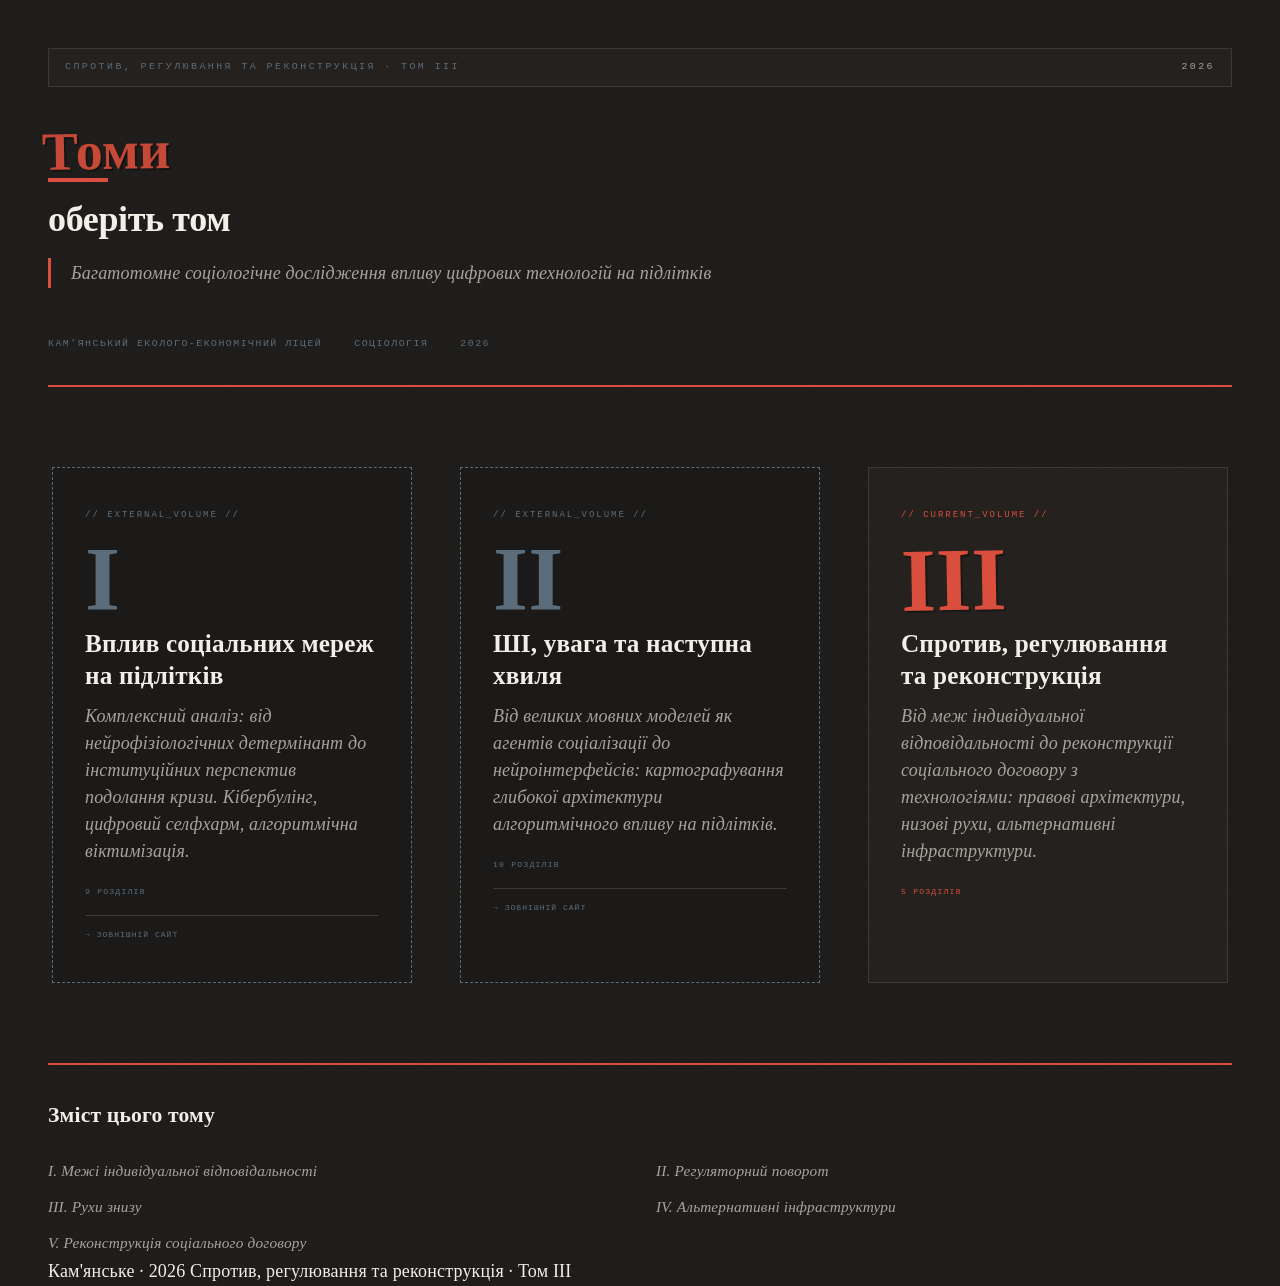
==== tome.html @ 6381fb13 "Add files via upload" ====
<!DOCTYPE html>
<html lang="uk">
<head>
    <meta charset="UTF-8">
    <meta name="viewport" content="width=device-width, initial-scale=1.0">
    <title>Спротив, регулювання та реконструкція — Усі томи</title>
    <link rel="stylesheet" href="style.css">
    <style>
        .tomes-grid {
            display: flex;
            gap: 48px;
            justify-content: center;
            margin: 80px 0;
            flex-wrap: wrap;
        }
        .tome-card {
            flex: 0 1 360px;
            padding: 40px 32px;
            text-decoration: none;
            position: relative;
            transition: all 0.2s ease;
            border: 1px solid var(--rule-stamp);
            background: var(--bg-document);
        }
        .tome-card:hover {
            transform: translateY(-4px);
            border-color: var(--accent-red);
        }
        .tome-card-tag {
            font-family: 'Fira Code', monospace;
            font-size: 0.5rem;
            letter-spacing: 0.22em;
            text-transform: uppercase;
            color: var(--accent-red);
            margin-bottom: 16px;
        }
        .tome-card-number {
            font-family: 'Bitter', serif;
            font-size: 5rem;
            font-weight: 800;
            color: var(--accent-red);
            line-height: 0.9;
            margin-bottom: 8px;
            text-shadow: 2px 2px 0 rgba(0, 0, 0, 0.3);
            transform: rotate(-1deg);
            display: inline-block;
        }
        .tome-card-title {
            font-family: 'Bitter', serif;
            font-size: 1.4rem;
            font-weight: 700;
            color: var(--text-paper);
            margin-bottom: 12px;
            line-height: 1.25;
        }
        .tome-card-desc {
            font-family: 'Source Serif 4', serif;
            font-size: 1rem;
            color: var(--text-dim);
            font-style: italic;
            line-height: 1.5;
        }
        .tome-card-external {
            border-style: dashed;
            border-color: var(--accent-blue-grey);
            background: var(--bg-press);
        }
        .tome-card-external:hover {
            border-color: var(--accent-red);
        }
        .tome-card-external .tome-card-tag {
            color: var(--accent-blue-grey);
        }
        .tome-external-note {
            font-family: 'Fira Code', monospace;
            font-size: 0.45rem;
            letter-spacing: 0.12em;
            text-transform: uppercase;
            color: var(--accent-blue-grey);
            margin-top: 16px;
            padding-top: 12px;
            border-top: 1px solid var(--rule-stamp);
        }
    </style>
</head>
<body>
    <div class="main-container">
        <header class="journal-header">
            <div class="journal-masthead">
                <span>Спротив, регулювання та реконструкція · Том III</span>
                <span>2026</span>
            </div>
            <div class="chapter-number" style="font-size: 3rem;">Томи</div>
            <h1 class="article-title">оберіть том</h1>
            <div class="article-subtitle">Багатотомне соціологічне дослідження впливу цифрових технологій на підлітків</div>
            <div class="article-meta">
                <span>Кам'янський еколого-економічний ліцей</span>
                <span>Соціологія</span>
                <span>2026</span>
            </div>
        </header>

        <div class="tomes-grid">
            <!-- Том I — external site -->
            <a href="https://jjjjkek018-create.github.io/sociology/index.html" class="tome-card tome-card-external">
                <div class="tome-card-tag">// EXTERNAL_VOLUME //</div>
                <div class="tome-card-number" style="color: var(--accent-blue-grey); text-shadow: none; transform: none;">I</div>
                <div class="tome-card-title">Вплив соціальних мереж на підлітків</div>
                <div class="tome-card-desc">
                    Комплексний аналіз: від нейрофізіологічних детермінант до інституційних перспектив подолання кризи. Кібербулінг, цифровий селфхарм, алгоритмічна віктимізація.
                </div>
                <div style="font-family: 'Fira Code', monospace; font-size: 0.45rem; letter-spacing: 0.15em; color: var(--accent-blue-grey); margin-top: 20px; text-transform: uppercase;">
                    9 розділів
                </div>
                <div class="tome-external-note">
                    → зовнішній сайт
                </div>
            </a>

            <!-- Том II — external site -->
            <a href="https://jjjjkek018-create.github.io/ai-effects/index.html" class="tome-card tome-card-external">
                <div class="tome-card-tag">// EXTERNAL_VOLUME //</div>
                <div class="tome-card-number" style="color: var(--accent-blue-grey); text-shadow: none; transform: none;">II</div>
                <div class="tome-card-title">ШІ, увага та наступна хвиля</div>
                <div class="tome-card-desc">
                    Від великих мовних моделей як агентів соціалізації до нейроінтерфейсів: картографування глибокої архітектури алгоритмічного впливу на підлітків.
                </div>
                <div style="font-family: 'Fira Code', monospace; font-size: 0.45rem; letter-spacing: 0.15em; color: var(--accent-blue-grey); margin-top: 20px; text-transform: uppercase;">
                    10 розділів
                </div>
                <div class="tome-external-note">
                    → зовнішній сайт
                </div>
            </a>

            <!-- Том III — on this site -->
            <a href="index.html" class="tome-card">
                <div class="tome-card-tag">// CURRENT_VOLUME //</div>
                <div class="tome-card-number">III</div>
                <div class="tome-card-title">Спротив, регулювання та реконструкція</div>
                <div class="tome-card-desc">
                    Від меж індивідуальної відповідальності до реконструкції соціального договору з технологіями: правові архітектури, низові рухи, альтернативні інфраструктури.
                </div>
                <div style="font-family: 'Fira Code', monospace; font-size: 0.45rem; letter-spacing: 0.15em; color: var(--accent-red); margin-top: 20px; text-transform: uppercase;">
                    5 розділів
                </div>
            </a>
        </div>

        <!-- Table of contents for this volume -->
        <div style="margin-top: 64px; padding-top: 32px; border-top: 2px solid var(--accent-red);">
            <h2 style="font-family: 'Bitter', serif; font-size: 1.2rem; font-weight: 700; color: var(--text-paper); margin-bottom: 24px;">
                Зміст цього тому
            </h2>
            <div style="display: grid; grid-template-columns: 1fr 1fr; gap: 10px 32px;">
                <a href="index.html" style="font-family: 'Source Serif 4', serif; color: var(--text-dim); text-decoration: none; font-style: italic; font-size: 0.85rem;">I. Межі індивідуальної відповідальності</a>
                <a href="turn.html" style="font-family: 'Source Serif 4', serif; color: var(--text-dim); text-decoration: none; font-style: italic; font-size: 0.85rem;">II. Регуляторний поворот</a>
                <a href="movements.html" style="font-family: 'Source Serif 4', serif; color: var(--text-dim); text-decoration: none; font-style: italic; font-size: 0.85rem;">III. Рухи знизу</a>
                <a href="alternatives.html" style="font-family: 'Source Serif 4', serif; color: var(--text-dim); text-decoration: none; font-style: italic; font-size: 0.85rem;">IV. Альтернативні інфраструктури</a>
                <a href="reconstruction.html" style="font-family: 'Source Serif 4', serif; color: var(--text-dim); text-decoration: none; font-style: italic; font-size: 0.85rem;">V. Реконструкція соціального договору</a>
            </div>
        </div>

        <footer class="journal-footer">
            <span>Кам'янське · 2026</span>
            <span>Спротив, регулювання та реконструкція · Том III</span>
        </footer>
    </div>
</body>
</html>
---- style.css ----
* {
  margin: 0;
  padding: 0;
  box-sizing: border-box;
}

@font-face {
  font-family: 'Bitter';
  src: url('https://fonts.googleapis.com/css2?family=Bitter:ital,wght@0,400;0,500;0,600;0,700;0,800;1,400;1,600&display=swap');
}

@font-face {
  font-family: 'Source Serif 4';
  src: url('https://fonts.googleapis.com/css2?family=Source+Serif+4:ital,opsz,wght@0,8..60,400;0,8..60,500;0,8..60,600;0,8..60,700;1,8..60,400;1,8..60,600&display=swap');
}

@font-face {
  font-family: 'Fira Code';
  src: url('https://fonts.googleapis.com/css2?family=Fira+Code:wght@300;400;500;600;700&display=swap');
}

:root {
  --bg-press: #1C1A18;
  --bg-document: #24211E;
  --text-paper: #F2EFE9;
  --text-dim: #A8A39C;
  --accent-red: #D94E3C;
  --accent-blue-grey: #5B6C7A;
  --rule-stamp: #3D3832;
  --diagram-grid: #2C2925;
  --ink-texture: url("data:image/svg+xml,%3Csvg width='400' height='400' xmlns='http://www.w3.org/2000/svg'%3E%3Cfilter id='noise'%3E%3CfeTurbulence type='fractalNoise' baseFrequency='0.75' numOctaves='3' stitchTiles='stitch'/%3E%3C/filter%3E%3Crect width='100%25' height='100%25' filter='url(%23noise)' opacity='0.035'/%3E%3C/svg%3E");
}

html {
  font-size: 18px;
  background-color: var(--bg-press);
  color: var(--text-paper);
  -webkit-font-smoothing: antialiased;
  -moz-osx-font-smoothing: grayscale;
}

body {
  background-color: var(--bg-press);
  background-image: var(--ink-texture);
  min-height: 100vh;
  font-family: 'Source Serif 4', 'Georgia', 'Times New Roman', serif;
  font-weight: 400;
  line-height: 1.7;
  letter-spacing: 0.01em;
}

.main-container {
  max-width: 100%;  
  margin: 0 auto;
  padding: 0 48px;  
}

.chapter-navigation {
  display: flex;
  justify-content: space-between;
  gap: 12px;
  padding: 20px 0;
  margin-bottom: 16px;
  border-bottom: 2px solid var(--rule-stamp);
  flex-wrap: wrap;
  position: sticky;
  top: 0;
  background: var(--bg-press);
  z-index: 100;
  background-image: var(--ink-texture);
}

.nav-button {
  display: flex;
  flex-direction: column;
  text-decoration: none;
  padding: 10px 16px;
  border: 1px solid var(--rule-stamp);
  background: var(--bg-document);
  position: relative;
  transition: all 0.15s ease;
  max-width: 48%;
}

.nav-button::before {
  content: '';
  position: absolute;
  top: -8px;
  left: 16px;
  width: 36px;
  height: 10px;
  background: var(--accent-red);
  opacity: 0.7;
  transform: rotate(-1.5deg);
}

.nav-button:hover {
  border-color: var(--accent-red);
  background: #2A2520;
}

.nav-button:hover::before {
  opacity: 1;
}

.nav-button-back::before {
  background: var(--accent-blue-grey);
  left: auto;
  right: 16px;
  transform: rotate(1.5deg);
}

.nav-button-back:hover::before {
  background: var(--accent-red);
  opacity: 1;
}

.nav-arrow {
  font-family: 'Fira Code', monospace;
  font-size: 0.75rem;
  color: var(--accent-red);
  margin-bottom: 2px;
}

.nav-button-back .nav-arrow {
  color: var(--accent-blue-grey);
}

.nav-button-back:hover .nav-arrow {
  color: var(--accent-red);
}

.nav-label {
  font-family: 'Fira Code', monospace;
  font-size: 0.5rem;
  letter-spacing: 0.18em;
  text-transform: uppercase;
  color: var(--text-dim);
  margin-bottom: 2px;
}

.nav-chapter {
  font-family: 'Bitter', serif;
  font-size: 0.7rem;
  font-weight: 500;
  color: var(--text-paper);
  line-height: 1.3;
}

.chapter-navigation-bottom {
  display: flex;
  justify-content: space-between;
  gap: 12px;
  padding: 32px 0 48px 0;
  margin-top: 48px;
  border-top: 2px solid var(--rule-stamp);
  flex-wrap: wrap;
}

.journal-header {
  padding: 48px 0 32px 0;
  border-bottom: 2px solid var(--accent-red);
  margin-bottom: 64px;
  position: relative;
}

.journal-masthead {
  font-family: 'Fira Code', monospace;
  font-size: 0.55rem;
  letter-spacing: 0.25em;
  text-transform: uppercase;
  color: var(--accent-blue-grey);
  margin-bottom: 40px;
  display: flex;
  justify-content: space-between;
  padding: 10px 16px;
  border: 1px solid var(--rule-stamp);
  background: var(--bg-document);
}

.journal-masthead span:last-child {
  color: var(--text-dim);
}

.chapter-number {
  font-family: 'Bitter', serif;
  font-size: 6rem;
  font-weight: 800;
  color: var(--accent-red);
  line-height: 0.9;
  margin-bottom: -8px;
  position: relative;
  left: -6px;
  opacity: 0.9;
  text-shadow: 2px 2px 0 rgba(0, 0, 0, 0.3);
  transform: rotate(-1deg);
  display: inline-block;
}

.article-title {
  font-family: 'Bitter', serif;
  font-weight: 700;
  font-size: 2rem;
  line-height: 1.2;
  color: var(--text-paper);
  margin-bottom: 16px;
  text-transform: lowercase;
  letter-spacing: -0.01em;
}

.article-title::before {
  content: '';
  display: block;
  width: 60px;
  height: 4px;
  background: var(--accent-red);
  margin-bottom: 16px;
}

.article-subtitle {
  font-family: 'Source Serif 4', 'Georgia', serif;
  font-weight: 400;
  font-style: italic;
  font-size: 1rem;
  color: var(--text-dim);
  border-left: 3px solid var(--accent-red);
  padding-left: 20px;
  margin-bottom: 48px;
}

.article-meta {
  font-family: 'Fira Code', monospace;
  font-size: 0.55rem;
  letter-spacing: 0.15em;
  text-transform: uppercase;
  color: var(--accent-blue-grey);
  display: flex;
  gap: 32px;
  flex-wrap: wrap;
}

.section-heading {
  font-family: 'Bitter', serif;
  font-weight: 600;
  font-size: 1.4rem;
  line-height: 1.3;
  color: var(--text-paper);
  margin-top: 56px;
  margin-bottom: 24px;
  padding-top: 28px;
  border-top: 1px solid var(--rule-stamp);
  position: relative;
}

.section-heading::after {
  content: '';
  position: absolute;
  top: -1px;
  right: 0;
  width: 40px;
  height: 3px;
  background: var(--accent-red);
}

.section-heading:first-of-type {
  border-top: none;
  margin-top: 0;
  padding-top: 0;
}

.section-heading:first-of-type::after {
  display: none;
}

p {
  margin-bottom: 20px;
  text-indent: 1.8em;
}

p:first-of-type {
  text-indent: 0;
}

p:first-of-type::first-letter {
  font-family: 'Bitter', serif;
  font-weight: 800;
  font-size: 3.6rem;
  float: left;
  line-height: 0.8;
  padding-right: 10px;
  padding-top: 6px;
  color: var(--accent-red);
}

.stat-highlight {
  font-family: 'Fira Code', monospace;
  font-size: 0.65rem;
  letter-spacing: 0.1em;
  text-transform: uppercase;
  color: var(--accent-blue-grey);
  display: block;
  margin: 36px 0;
  padding: 20px 24px;
  border: 1px solid var(--rule-stamp);
  background: var(--bg-document);
  position: relative;
}

.stat-highlight::before {
  content: '// DATA POINT //';
  position: absolute;
  top: -12px;
  left: 20px;
  font-family: 'Fira Code', monospace;
  font-size: 0.45rem;
  letter-spacing: 0.25em;
  color: var(--accent-red);
  background: var(--bg-press);
  padding: 2px 10px;
}

.stat-highlight .stat-value {
  font-size: 2rem;
  font-weight: 700;
  display: block;
  line-height: 1.1;
  margin-bottom: 6px;
  color: var(--accent-red);
  font-family: 'Bitter', serif;
}

.neuro-diagram {
  margin: 44px 0;
  padding: 28px 24px;
  border: 1px solid var(--rule-stamp);
  background: var(--bg-document);
  position: relative;
}

.neuro-diagram::before {
  content: '';
  position: absolute;
  top: 0;
  left: 0;
  right: 0;
  bottom: 0;
  background-image:
    linear-gradient(rgba(44, 41, 37, 0.3) 1px, transparent 1px),
    linear-gradient(90deg, rgba(44, 41, 37, 0.3) 1px, transparent 1px);
  background-size: 20px 20px;
  pointer-events: none;
  opacity: 0.5;
}

.neuro-diagram-label {
  font-family: 'Fira Code', monospace;
  font-size: 0.5rem;
  letter-spacing: 0.22em;
  text-transform: uppercase;
  color: var(--accent-blue-grey);
  margin-bottom: 18px;
  display: inline-block;
  padding: 4px 10px;
  border: 1px solid var(--accent-blue-grey);
  background: var(--bg-press);
  position: relative;
  z-index: 1;
}

.neuro-diagram svg {
  width: 100%;
  height: auto;
  position: relative;
  z-index: 1;
}

.neuro-diagram-caption {
  font-family: 'Fira Code', monospace;
  font-size: 0.5rem;
  color: var(--text-dim);
  margin-top: 14px;
  letter-spacing: 0.08em;
  border-top: 1px solid var(--rule-stamp);
  padding-top: 10px;
  position: relative;
  z-index: 1;
}

/* Clearfix for diagram containers to properly contain floats */
.neuro-diagram::after {
  content: '';
  display: table;
  clear: both;
}

.neuro-diagram.scheme-clear {
  clear: both;
  float: none;
  width: 100%;
}

article.journal-content {
  overflow: hidden;
}

@media (max-width: 900px) {
  .neuro-diagram[style*="float"] {
    float: none !important;
    width: 100% !important;
    margin-left: 0 !important;
    margin-right: 0 !important;
    clear: both;
  }

table {
  width: 100%;
  border-collapse: collapse;
  margin: 36px 0;
  font-size: 0.78rem;
  border: 1px solid var(--rule-stamp);
}

thead th {
  font-family: 'Fira Code', monospace;
  font-weight: 500;
  text-transform: uppercase;
  letter-spacing: 0.12em;
  font-size: 0.5rem;
  color: var(--accent-red);
  text-align: left;
  padding: 14px 16px;
  background: var(--bg-document);
  border-bottom: 2px solid var(--accent-red);
}

tbody td {
  padding: 12px 16px;
  border-bottom: 1px solid rgba(61, 56, 50, 0.5);
  color: var(--text-paper);
  vertical-align: top;
  line-height: 1.5;
}

tbody tr:nth-child(odd) td {
  background: rgba(255, 255, 255, 0.01);
}

tbody tr:hover td {
  background: rgba(217, 78, 60, 0.05);
}

tbody td:first-child {
  font-family: 'Bitter', serif;
  font-weight: 600;
  font-size: 0.8rem;
  padding-right: 20px;
  color: var(--text-paper);
  min-width: 150px;
}

tbody td:nth-child(2) {
  padding-right: 14px;
}

tbody td:nth-child(3) {
  color: var(--text-dim);
  font-size: 0.75rem;
}

.pull-quote {
  font-family: 'Bitter', serif;
  font-weight: 700;
  font-size: 1.15rem;
  line-height: 1.4;
  color: var(--text-paper);
  margin: 48px 0;
  padding: 28px 24px;
  border: 2px solid var(--accent-red);
  text-align: center;
  position: relative;
  background: var(--bg-document);
  text-transform: uppercase;
  letter-spacing: 0.03em;
}

.pull-quote::before {
  content: 'ВИМОГА';
  position: absolute;
  top: -13px;
  left: 50%;
  transform: translateX(-50%);
  font-family: 'Fira Code', monospace;
  font-size: 0.45rem;
  font-weight: 500;
  font-style: normal;
  letter-spacing: 0.3em;
  color: var(--accent-red);
  background: var(--bg-press);
  padding: 3px 16px;
  border: 1px solid var(--accent-red);
}

.footnote {
  font-family: 'Fira Code', monospace;
  font-size: 0.5rem;
  color: var(--text-dim);
  letter-spacing: 0.06em;
  line-height: 1.6;
  margin-top: 40px;
  padding-top: 20px;
  border-top: 1px solid var(--rule-stamp);
}

.footnote sup {
  color: var(--accent-red);
  font-size: 0.7em;
  margin-right: 4px;
}

.journal-footer {
  margin-top: 64px;
  padding: 32px 0;
  border-top: 2px solid var(--accent-red);
  font-family: 'Fira Code', monospace;
  font-size: 0.5rem;
  letter-spacing: 0.2em;
  text-transform: uppercase;
  color: var(--text-dim);
  display: flex;
  justify-content: space-between;
  position: relative;
}

.journal-footer::before {
  content: '';
  position: absolute;
  top: -2px;
  left: 0;
  width: 100%;
  height: 2px;
  background: var(--accent-red);
  opacity: 0.3;
}

.image-frame {
  margin: 40px 0;
  border: 1px solid var(--rule-stamp);
  padding: 10px;
  background: var(--bg-document);
  position: relative;
}

.image-frame::before {
  content: '';
  position: absolute;
  top: -6px;
  right: 24px;
  width: 30px;
  height: 12px;
  background: var(--accent-red);
  opacity: 0.6;
  transform: rotate(-2deg);
}

.image-frame img {
  width: 100%;
  display: block;
  filter: grayscale(0.3) contrast(1.05) brightness(0.95);
  border: 1px solid var(--rule-stamp);
}

.image-frame-caption {
  font-family: 'Fira Code', monospace;
  font-size: 0.5rem;
  color: var(--text-dim);
  letter-spacing: 0.08em;
  margin-top: 10px;
  text-align: center;
}

ol.references {
  list-style: none;
  counter-reset: ref-counter;
  padding: 0;
  margin: 40px 0;
}

ol.references li {
  counter-increment: ref-counter;
  font-family: 'Fira Code', monospace;
  font-size: 0.5rem;
  color: var(--text-dim);
  letter-spacing: 0.06em;
  line-height: 1.7;
  margin-bottom: 8px;
  padding-left: 28px;
  position: relative;
}

ol.references li::before {
  content: '[' counter(ref-counter) ']';
  position: absolute;
  left: 0;
  color: var(--accent-red);
  font-weight: 600;
}

em {
  font-style: italic;
  color: var(--text-paper);
}

strong {
  font-weight: 600;
  color: var(--accent-red);
}

blockquote {
  margin: 32px 0;
  padding: 20px 24px;
  border: 1px solid var(--rule-stamp);
  background: var(--bg-document);
  color: var(--text-dim);
  position: relative;
}

blockquote::before {
  content: '§';
  position: absolute;
  top: -10px;
  left: 16px;
  font-family: 'Bitter', serif;
  font-size: 1.5rem;
  font-weight: 800;
  color: var(--accent-red);
  background: var(--bg-press);
  padding: 0 8px;
  line-height: 1;
}

blockquote p {
  text-indent: 0;
  margin-bottom: 0;
}

@media (max-width: 640px) {
  .main-container {
    padding: 0 16px;
  }

  html {
    font-size: 16px;
  }

  .article-title {
    font-size: 1.5rem;
  }

  .chapter-number {
    font-size: 4rem;
    left: -2px;
  }

  .journal-masthead {
    flex-direction: column;
    gap: 4px;
  }

  thead th,
  tbody td {
    display: block;
    padding: 10px 12px;
  }

  thead tr {
    display: none;
  }

  tbody tr {
    display: block;
    margin-bottom: 16px;
    border: 1px solid var(--rule-stamp);
  }

  tbody td:first-child {
    font-weight: 600;
    padding-bottom: 4px;
    min-width: auto;
    background: var(--bg-document);
  }

  tbody td:nth-child(2) {
    padding-right: 12px;
  }

  .article-meta {
    gap: 10px;
    font-size: 0.5rem;
  }

  .chapter-navigation {
    flex-direction: column;
  }

  .nav-button {
    max-width: 100%;
  }

  .chapter-navigation-bottom {
    flex-direction: column;
  }
}

::selection {
  background: rgba(217, 78, 60, 0.3);
  color: var(--text-paper);
}

::-moz-selection {
  background: rgba(217, 78, 60, 0.3);
  color: var(--text-paper);
}

@media (min-width: 1400px) {
  .main-container {
    max-width: 1200px;  /* Optional cap for readability */
  }
}
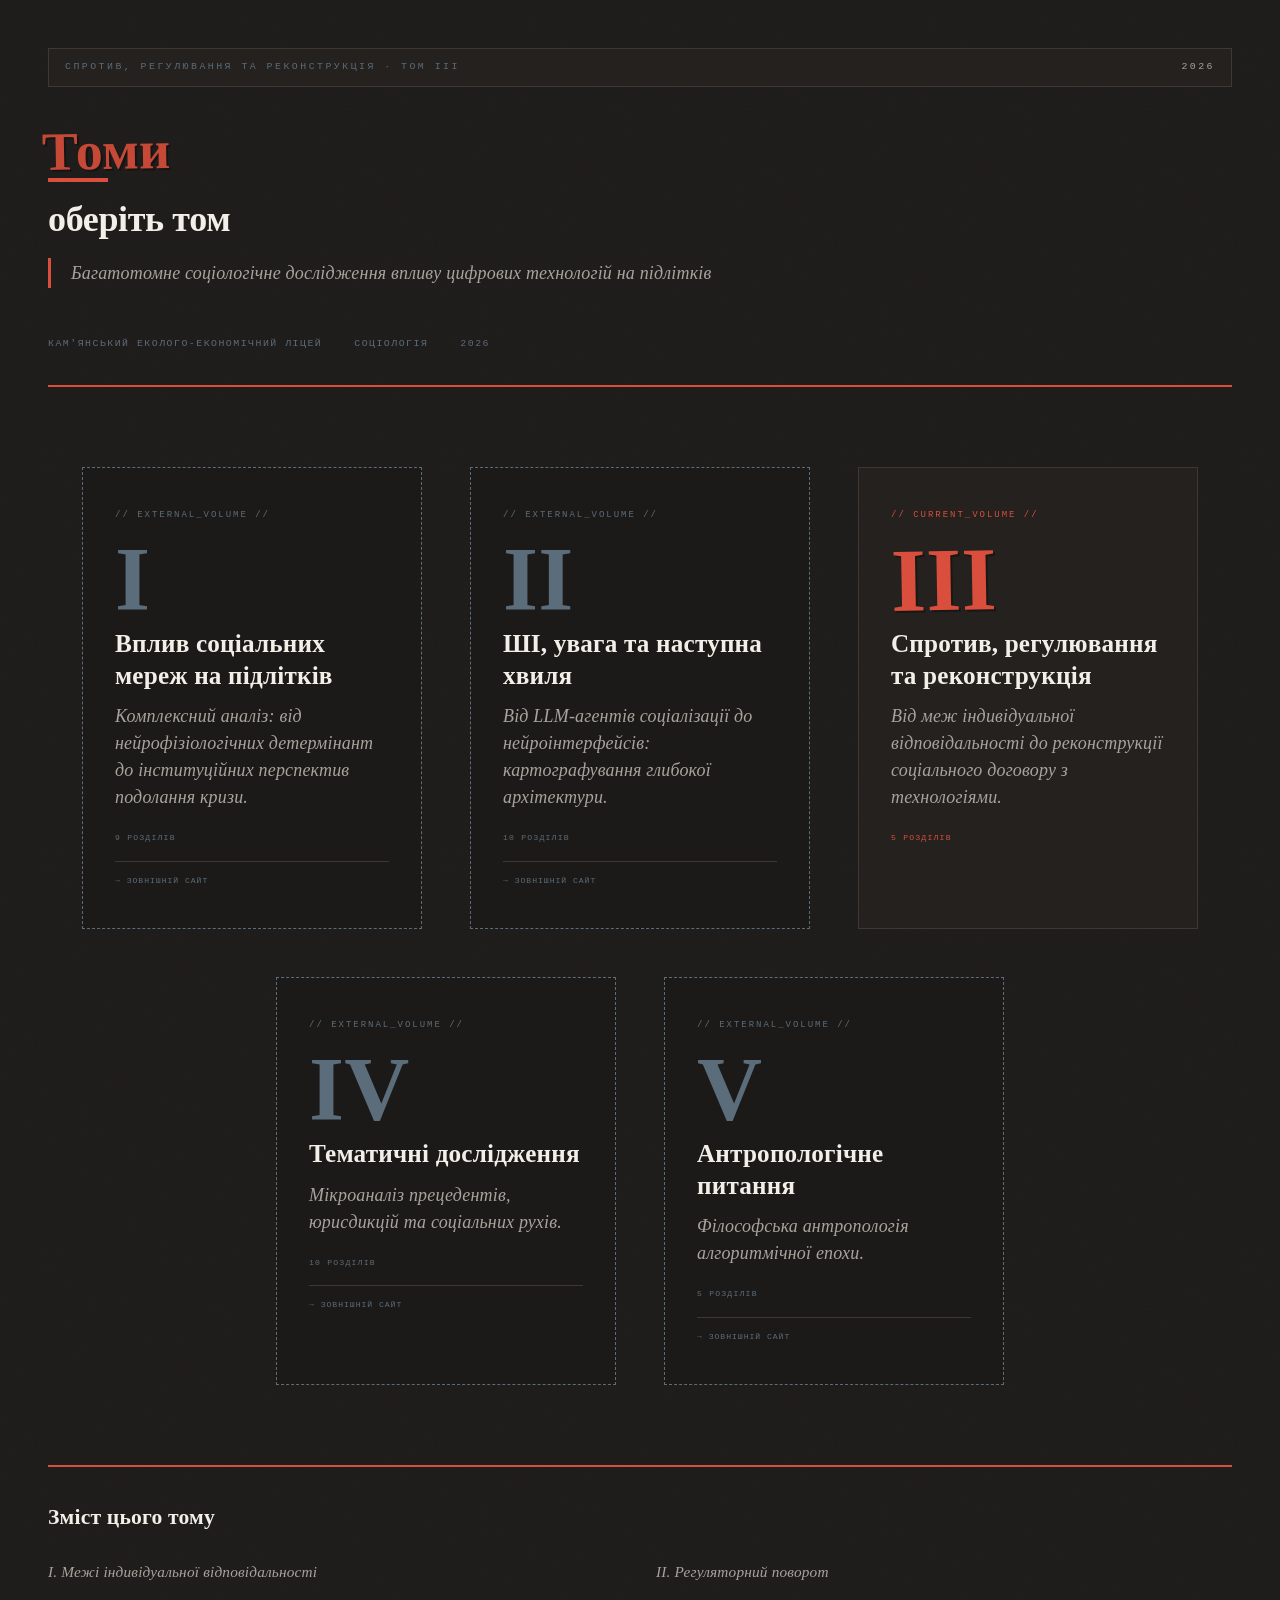
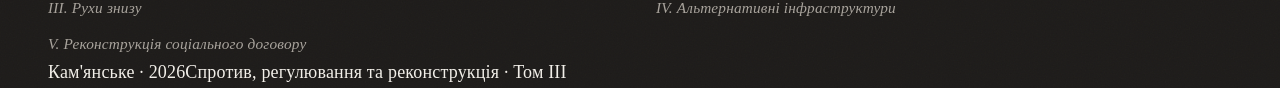
==== commit 9e11711f: "Add files via upload" ====
--- a/tome.html
+++ b/tome.html
@@ -6,152 +6,71 @@
     <title>Спротив, регулювання та реконструкція — Усі томи</title>
     <link rel="stylesheet" href="style.css">
     <style>
-        .tomes-grid {
-            display: flex;
-            gap: 48px;
-            justify-content: center;
-            margin: 80px 0;
-            flex-wrap: wrap;
-        }
-        .tome-card {
-            flex: 0 1 360px;
-            padding: 40px 32px;
-            text-decoration: none;
-            position: relative;
-            transition: all 0.2s ease;
-            border: 1px solid var(--rule-stamp);
-            background: var(--bg-document);
-        }
-        .tome-card:hover {
-            transform: translateY(-4px);
-            border-color: var(--accent-red);
-        }
-        .tome-card-tag {
-            font-family: 'Fira Code', monospace;
-            font-size: 0.5rem;
-            letter-spacing: 0.22em;
-            text-transform: uppercase;
-            color: var(--accent-red);
-            margin-bottom: 16px;
-        }
-        .tome-card-number {
-            font-family: 'Bitter', serif;
-            font-size: 5rem;
-            font-weight: 800;
-            color: var(--accent-red);
-            line-height: 0.9;
-            margin-bottom: 8px;
-            text-shadow: 2px 2px 0 rgba(0, 0, 0, 0.3);
-            transform: rotate(-1deg);
-            display: inline-block;
-        }
-        .tome-card-title {
-            font-family: 'Bitter', serif;
-            font-size: 1.4rem;
-            font-weight: 700;
-            color: var(--text-paper);
-            margin-bottom: 12px;
-            line-height: 1.25;
-        }
-        .tome-card-desc {
-            font-family: 'Source Serif 4', serif;
-            font-size: 1rem;
-            color: var(--text-dim);
-            font-style: italic;
-            line-height: 1.5;
-        }
-        .tome-card-external {
-            border-style: dashed;
-            border-color: var(--accent-blue-grey);
-            background: var(--bg-press);
-        }
-        .tome-card-external:hover {
-            border-color: var(--accent-red);
-        }
-        .tome-card-external .tome-card-tag {
-            color: var(--accent-blue-grey);
-        }
-        .tome-external-note {
-            font-family: 'Fira Code', monospace;
-            font-size: 0.45rem;
-            letter-spacing: 0.12em;
-            text-transform: uppercase;
-            color: var(--accent-blue-grey);
-            margin-top: 16px;
-            padding-top: 12px;
-            border-top: 1px solid var(--rule-stamp);
-        }
+        .tomes-grid { display: flex; gap: 48px; justify-content: center; margin: 80px 0; flex-wrap: wrap; }
+        .tome-card { flex: 0 1 340px; padding: 40px 32px; text-decoration: none; position: relative; transition: all 0.2s ease; border: 1px solid var(--rule-stamp); background: var(--bg-document); }
+        .tome-card:hover { transform: translateY(-4px); border-color: var(--accent-red); }
+        .tome-card-tag { font-family: 'Fira Code', monospace; font-size: 0.5rem; letter-spacing: 0.22em; text-transform: uppercase; color: var(--accent-red); margin-bottom: 16px; }
+        .tome-card-number { font-family: 'Bitter', serif; font-size: 5rem; font-weight: 800; color: var(--accent-red); line-height: 0.9; margin-bottom: 8px; text-shadow: 2px 2px 0 rgba(0,0,0,0.3); transform: rotate(-1deg); display: inline-block; }
+        .tome-card-title { font-family: 'Bitter', serif; font-size: 1.4rem; font-weight: 700; color: var(--text-paper); margin-bottom: 12px; line-height: 1.25; }
+        .tome-card-desc { font-family: 'Source Serif 4', serif; font-size: 1rem; color: var(--text-dim); font-style: italic; line-height: 1.5; }
+        .tome-card-external { border-style: dashed; border-color: var(--accent-blue-grey); background: var(--bg-press); }
+        .tome-card-external:hover { border-color: var(--accent-red); }
+        .tome-card-external .tome-card-tag { color: var(--accent-blue-grey); }
+        .tome-external-note { font-family: 'Fira Code', monospace; font-size: 0.45rem; letter-spacing: 0.12em; text-transform: uppercase; color: var(--accent-blue-grey); margin-top: 16px; padding-top: 12px; border-top: 1px solid var(--rule-stamp); }
     </style>
 </head>
 <body>
     <div class="main-container">
         <header class="journal-header">
-            <div class="journal-masthead">
-                <span>Спротив, регулювання та реконструкція · Том III</span>
-                <span>2026</span>
-            </div>
+            <div class="journal-masthead"><span>Спротив, регулювання та реконструкція · Том III</span><span>2026</span></div>
             <div class="chapter-number" style="font-size: 3rem;">Томи</div>
             <h1 class="article-title">оберіть том</h1>
             <div class="article-subtitle">Багатотомне соціологічне дослідження впливу цифрових технологій на підлітків</div>
-            <div class="article-meta">
-                <span>Кам'янський еколого-економічний ліцей</span>
-                <span>Соціологія</span>
-                <span>2026</span>
-            </div>
+            <div class="article-meta"><span>Кам'янський еколого-економічний ліцей</span><span>Соціологія</span><span>2026</span></div>
         </header>
-
         <div class="tomes-grid">
-            <!-- Том I — external site -->
             <a href="https://jjjjkek018-create.github.io/sociology/index.html" class="tome-card tome-card-external">
                 <div class="tome-card-tag">// EXTERNAL_VOLUME //</div>
                 <div class="tome-card-number" style="color: var(--accent-blue-grey); text-shadow: none; transform: none;">I</div>
                 <div class="tome-card-title">Вплив соціальних мереж на підлітків</div>
-                <div class="tome-card-desc">
-                    Комплексний аналіз: від нейрофізіологічних детермінант до інституційних перспектив подолання кризи. Кібербулінг, цифровий селфхарм, алгоритмічна віктимізація.
-                </div>
-                <div style="font-family: 'Fira Code', monospace; font-size: 0.45rem; letter-spacing: 0.15em; color: var(--accent-blue-grey); margin-top: 20px; text-transform: uppercase;">
-                    9 розділів
-                </div>
-                <div class="tome-external-note">
-                    → зовнішній сайт
-                </div>
+                <div class="tome-card-desc">Комплексний аналіз: від нейрофізіологічних детермінант до інституційних перспектив подолання кризи.</div>
+                <div style="font-family: 'Fira Code', monospace; font-size: 0.45rem; letter-spacing: 0.15em; color: var(--accent-blue-grey); margin-top: 20px; text-transform: uppercase;">9 розділів</div>
+                <div class="tome-external-note">→ зовнішній сайт</div>
             </a>
-
-            <!-- Том II — external site -->
             <a href="https://jjjjkek018-create.github.io/ai-effects/index.html" class="tome-card tome-card-external">
                 <div class="tome-card-tag">// EXTERNAL_VOLUME //</div>
                 <div class="tome-card-number" style="color: var(--accent-blue-grey); text-shadow: none; transform: none;">II</div>
                 <div class="tome-card-title">ШІ, увага та наступна хвиля</div>
-                <div class="tome-card-desc">
-                    Від великих мовних моделей як агентів соціалізації до нейроінтерфейсів: картографування глибокої архітектури алгоритмічного впливу на підлітків.
-                </div>
-                <div style="font-family: 'Fira Code', monospace; font-size: 0.45rem; letter-spacing: 0.15em; color: var(--accent-blue-grey); margin-top: 20px; text-transform: uppercase;">
-                    10 розділів
-                </div>
-                <div class="tome-external-note">
-                    → зовнішній сайт
-                </div>
+                <div class="tome-card-desc">Від LLM-агентів соціалізації до нейроінтерфейсів: картографування глибокої архітектури.</div>
+                <div style="font-family: 'Fira Code', monospace; font-size: 0.45rem; letter-spacing: 0.15em; color: var(--accent-blue-grey); margin-top: 20px; text-transform: uppercase;">10 розділів</div>
+                <div class="tome-external-note">→ зовнішній сайт</div>
             </a>
-
-            <!-- Том III — on this site -->
             <a href="index.html" class="tome-card">
                 <div class="tome-card-tag">// CURRENT_VOLUME //</div>
                 <div class="tome-card-number">III</div>
                 <div class="tome-card-title">Спротив, регулювання та реконструкція</div>
-                <div class="tome-card-desc">
-                    Від меж індивідуальної відповідальності до реконструкції соціального договору з технологіями: правові архітектури, низові рухи, альтернативні інфраструктури.
-                </div>
-                <div style="font-family: 'Fira Code', monospace; font-size: 0.45rem; letter-spacing: 0.15em; color: var(--accent-red); margin-top: 20px; text-transform: uppercase;">
-                    5 розділів
-                </div>
+                <div class="tome-card-desc">Від меж індивідуальної відповідальності до реконструкції соціального договору з технологіями.</div>
+                <div style="font-family: 'Fira Code', monospace; font-size: 0.45rem; letter-spacing: 0.15em; color: var(--accent-red); margin-top: 20px; text-transform: uppercase;">5 розділів</div>
+            </a>
+            <a href="https://jjjjkek018-create.github.io/case-studies/index.html" class="tome-card tome-card-external">
+                <div class="tome-card-tag">// EXTERNAL_VOLUME //</div>
+                <div class="tome-card-number" style="color: var(--accent-blue-grey); text-shadow: none; transform: none;">IV</div>
+                <div class="tome-card-title">Тематичні дослідження</div>
+                <div class="tome-card-desc">Мікроаналіз прецедентів, юрисдикцій та соціальних рухів.</div>
+                <div style="font-family: 'Fira Code', monospace; font-size: 0.45rem; letter-spacing: 0.15em; color: var(--accent-blue-grey); margin-top: 20px; text-transform: uppercase;">10 розділів</div>
+                <div class="tome-external-note">→ зовнішній сайт</div>
+            </a>
+            <a href="https://jjjjkek018-create.github.io/anthropological-question/index.html" class="tome-card tome-card-external">
+                <div class="tome-card-tag">// EXTERNAL_VOLUME //</div>
+                <div class="tome-card-number" style="color: var(--accent-blue-grey); text-shadow: none; transform: none;">V</div>
+                <div class="tome-card-title">Антропологічне питання</div>
+                <div class="tome-card-desc">Філософська антропологія алгоритмічної епохи.</div>
+                <div style="font-family: 'Fira Code', monospace; font-size: 0.45rem; letter-spacing: 0.15em; color: var(--accent-blue-grey); margin-top: 20px; text-transform: uppercase;">5 розділів</div>
+                <div class="tome-external-note">→ зовнішній сайт</div>
             </a>
         </div>
-
-        <!-- Table of contents for this volume -->
         <div style="margin-top: 64px; padding-top: 32px; border-top: 2px solid var(--accent-red);">
-            <h2 style="font-family: 'Bitter', serif; font-size: 1.2rem; font-weight: 700; color: var(--text-paper); margin-bottom: 24px;">
-                Зміст цього тому
-            </h2>
+            <h2 style="font-family: 'Bitter', serif; font-size: 1.2rem; font-weight: 700; color: var(--text-paper); margin-bottom: 24px;">Зміст цього тому</h2>
             <div style="display: grid; grid-template-columns: 1fr 1fr; gap: 10px 32px;">
                 <a href="index.html" style="font-family: 'Source Serif 4', serif; color: var(--text-dim); text-decoration: none; font-style: italic; font-size: 0.85rem;">I. Межі індивідуальної відповідальності</a>
                 <a href="turn.html" style="font-family: 'Source Serif 4', serif; color: var(--text-dim); text-decoration: none; font-style: italic; font-size: 0.85rem;">II. Регуляторний поворот</a>
@@ -160,11 +79,7 @@
                 <a href="reconstruction.html" style="font-family: 'Source Serif 4', serif; color: var(--text-dim); text-decoration: none; font-style: italic; font-size: 0.85rem;">V. Реконструкція соціального договору</a>
             </div>
         </div>
-
-        <footer class="journal-footer">
-            <span>Кам'янське · 2026</span>
-            <span>Спротив, регулювання та реконструкція · Том III</span>
-        </footer>
+        <footer class="journal-footer"><span>Кам'янське · 2026</span><span>Спротив, регулювання та реконструкція · Том III</span></footer>
     </div>
 </body>
 </html>
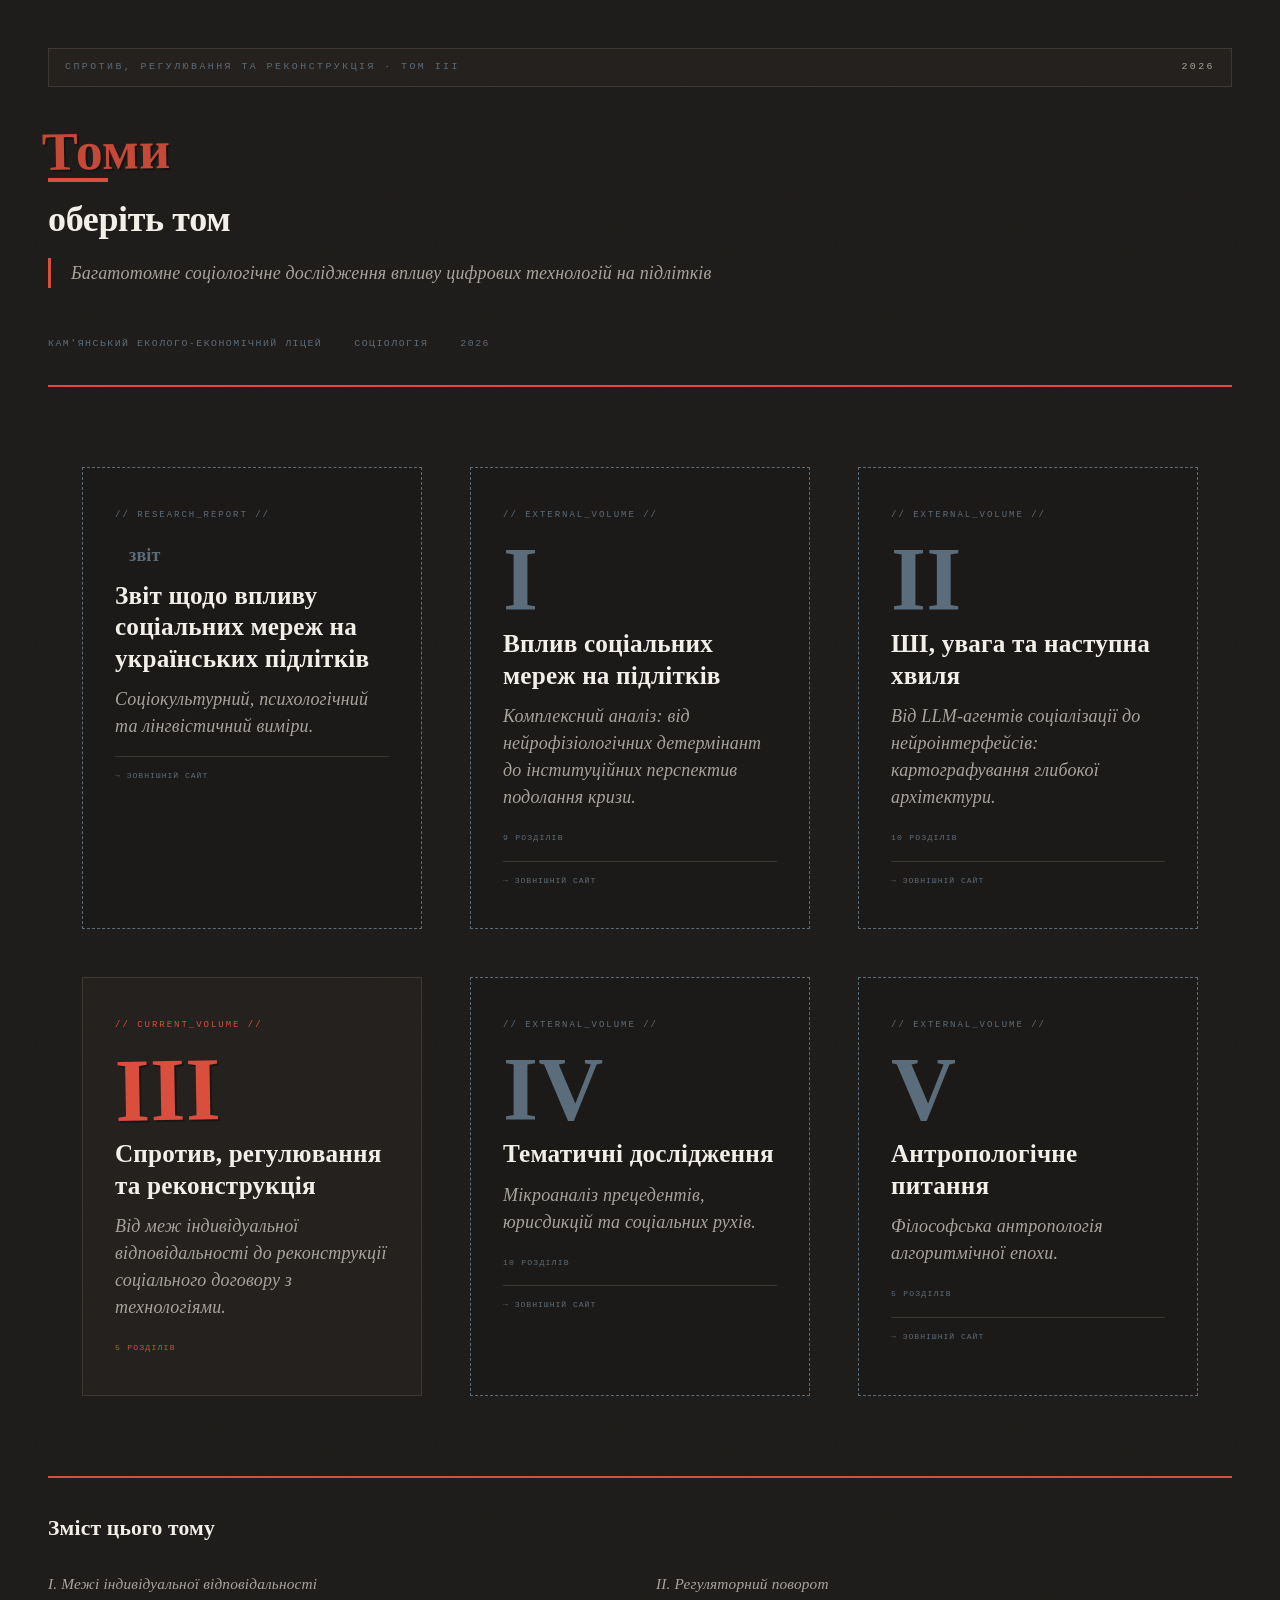
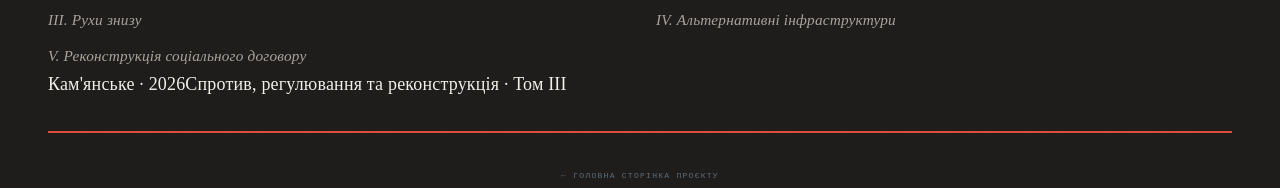
==== commit c8a5a28c: "Add files via upload" ====
--- a/tome.html
+++ b/tome.html
@@ -29,6 +29,13 @@
             <div class="article-meta"><span>Кам'янський еколого-економічний ліцей</span><span>Соціологія</span><span>2026</span></div>
         </header>
         <div class="tomes-grid">
+            <a href="https://jjjjkek018-create.github.io/report/index.html" class="tome-card tome-card-external">
+    <div class="tome-card-tag">// RESEARCH_REPORT //</div>
+    <div class="tome-card-number" style="color: var(--accent-blue-grey); text-shadow: none; transform: none; font-size: 1rem; display: inline-block; padding: 8px 14px;">звіт</div>
+    <div class="tome-card-title">Звіт щодо впливу соціальних мереж на українських підлітків</div>
+    <div class="tome-card-desc">Соціокультурний, психологічний та лінгвістичний виміри.</div>
+    <div class="tome-external-note">→ зовнішній сайт</div>
+</a>
             <a href="https://jjjjkek018-create.github.io/sociology/index.html" class="tome-card tome-card-external">
                 <div class="tome-card-tag">// EXTERNAL_VOLUME //</div>
                 <div class="tome-card-number" style="color: var(--accent-blue-grey); text-shadow: none; transform: none;">I</div>
@@ -80,6 +87,9 @@
             </div>
         </div>
         <footer class="journal-footer"><span>Кам'янське · 2026</span><span>Спротив, регулювання та реконструкція · Том III</span></footer>
+        <div style="text-align: center; margin-top: 32px; padding-top: 24px; border-top: 2px solid var(--accent-red);">
+    <a href="https://jjjjkek018-create.github.io" style="font-family: 'Fira Code', monospace; font-size: 0.45rem; letter-spacing: 0.15em; text-transform: uppercase; color: var(--accent-blue-grey); text-decoration: none;">← головна сторінка проєкту</a>
+</div>
     </div>
 </body>
 </html>
